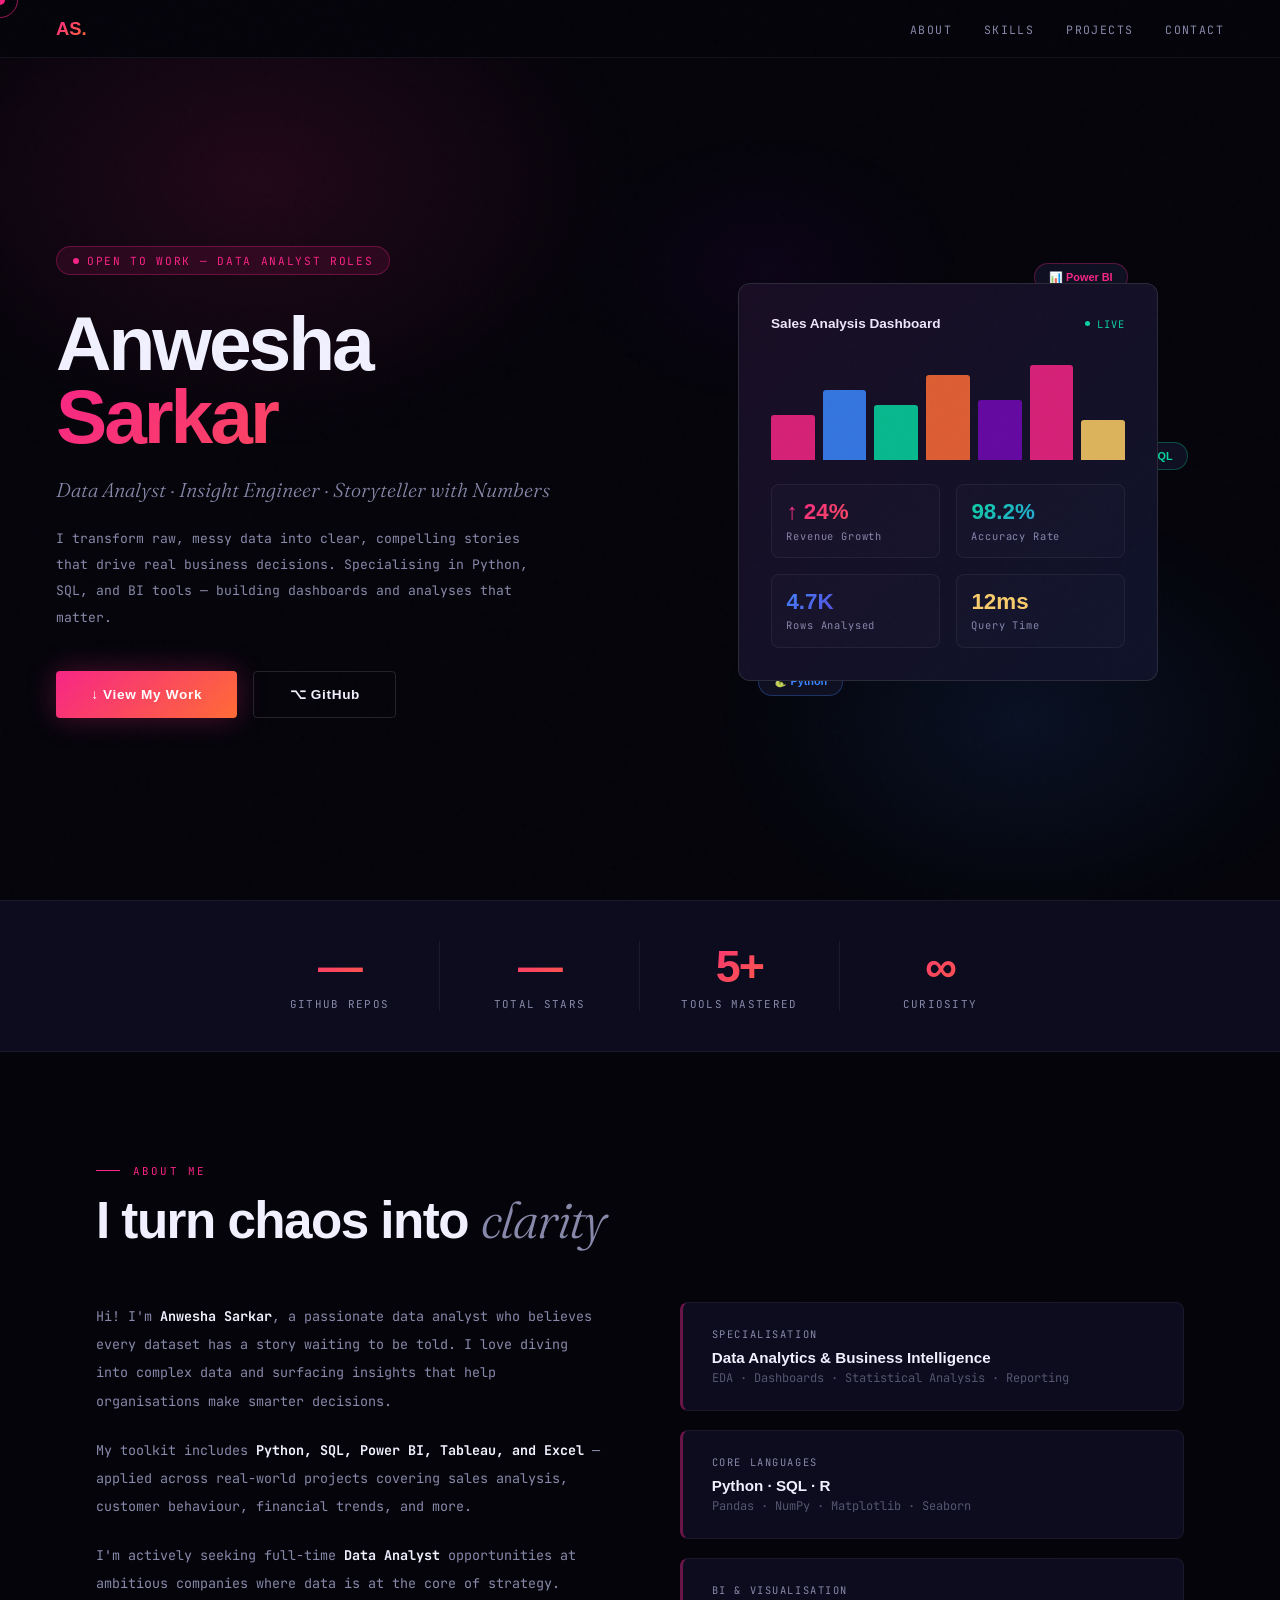
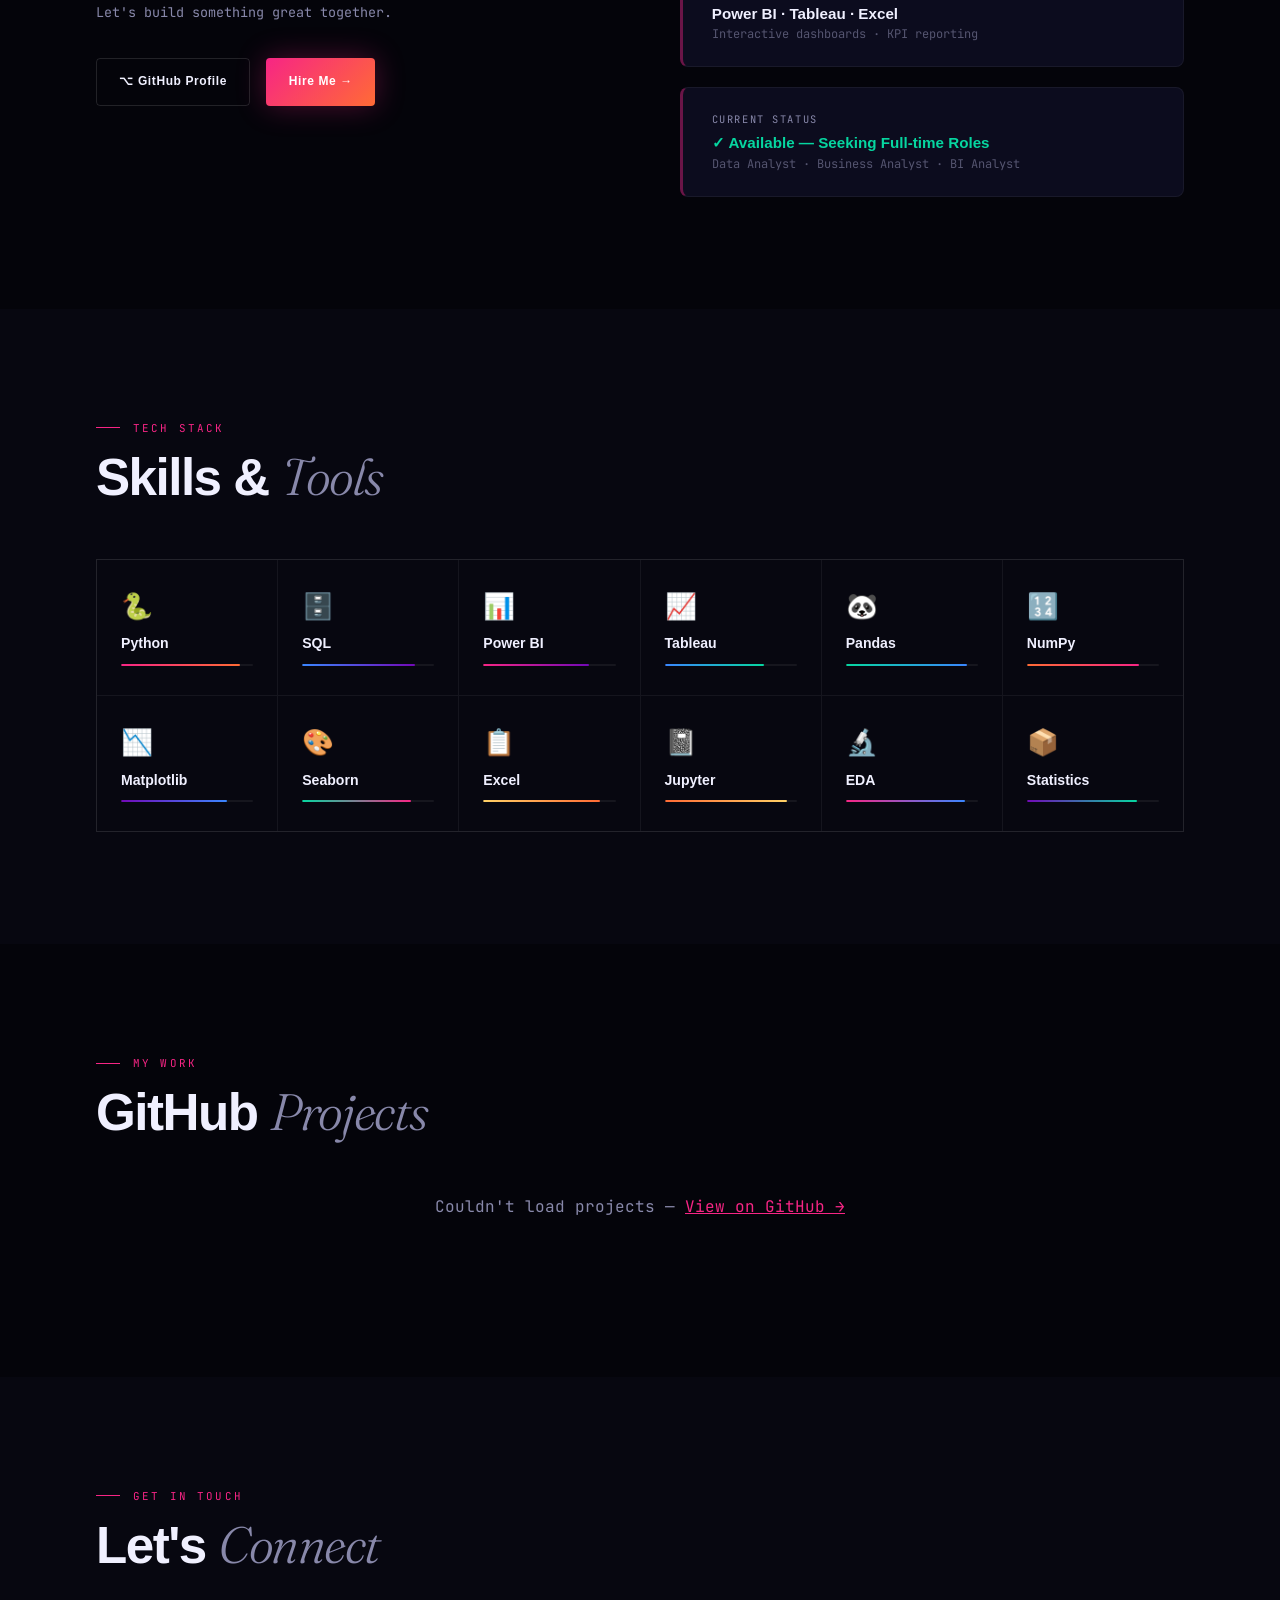
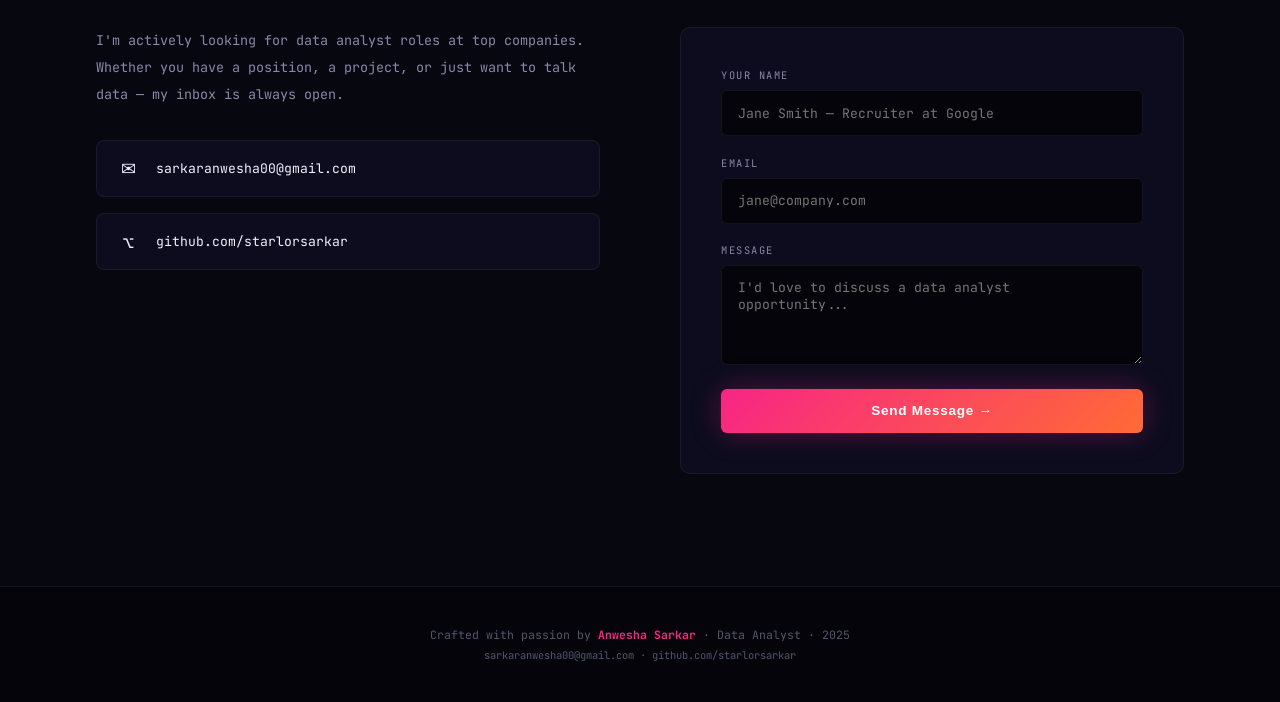
==== index.html @ 0a6345b6 "Rename portfolio (3).html to index.html" ====
<!DOCTYPE html>
<html lang="en">
<head>
<meta charset="UTF-8"/>
<meta name="viewport" content="width=device-width, initial-scale=1.0"/>
<title>Anwesha Sarkar — Data Analyst</title>
<link href="https://fonts.googleapis.com/css2?family=Cabinet+Grotesk:wght@400;500;700;800;900&family=Fraunces:ital,opsz,wght@0,9..144,300;1,9..144,400&family=JetBrains+Mono:wght@300;400;500&display=swap" rel="stylesheet"/>
<style>
*,*::before,*::after{box-sizing:border-box;margin:0;padding:0}
html{scroll-behavior:smooth}
:root{
  --bg:#04040a;--bg2:#070710;--card:#0c0c1e;--card2:#0f0f22;
  --border:rgba(255,255,255,0.06);--border2:rgba(255,255,255,0.12);
  --text:#f0f0ff;--muted:#8888aa;--dim:#555570;
  --v1:#ff6b35;--v2:#f72585;--v3:#7209b7;--v4:#3a86ff;--v5:#06d6a0;--v6:#ffd166;
  --grad1:linear-gradient(135deg,var(--v2),var(--v1));
  --grad2:linear-gradient(135deg,var(--v4),var(--v3));
  --grad3:linear-gradient(135deg,var(--v5),var(--v4));
}
body{background:var(--bg);color:var(--text);font-family:'JetBrains Mono',monospace;overflow-x:hidden;cursor:none}
body::after{content:'';position:fixed;inset:0;background-image:url("data:image/svg+xml,%3Csvg viewBox='0 0 200 200' xmlns='http://www.w3.org/2000/svg'%3E%3Cfilter id='n'%3E%3CfeTurbulence type='fractalNoise' baseFrequency='0.85' numOctaves='4' stitchTiles='stitch'/%3E%3C/filter%3E%3Crect width='100%25' height='100%25' filter='url(%23n)' opacity='0.035'/%3E%3C/svg%3E");pointer-events:none;z-index:9998;opacity:0.5}

/* CURSOR */
.cursor{position:fixed;width:10px;height:10px;background:var(--v2);border-radius:50%;pointer-events:none;z-index:99999;transform:translate(-50%,-50%);mix-blend-mode:difference}
.cursor-ring{position:fixed;width:36px;height:36px;border:1.5px solid var(--v2);border-radius:50%;pointer-events:none;z-index:99998;transform:translate(-50%,-50%);opacity:0.6;transition:left 0.12s ease,top 0.12s ease}

/* MESH BG */
.mesh{position:fixed;top:0;left:0;right:0;bottom:0;pointer-events:none;z-index:0;background:radial-gradient(ellipse 50% 50% at 20% 20%,rgba(247,37,133,0.12) 0%,transparent 60%),radial-gradient(ellipse 40% 40% at 80% 80%,rgba(58,134,255,0.1) 0%,transparent 60%),radial-gradient(ellipse 30% 30% at 60% 30%,rgba(114,9,183,0.08) 0%,transparent 50%);animation:meshMove 12s ease-in-out infinite alternate}
@keyframes meshMove{0%{opacity:1;transform:scale(1)}100%{opacity:0.7;transform:scale(1.08)}}

/* NAV */
nav{position:fixed;top:0;left:0;right:0;z-index:1000;display:flex;justify-content:space-between;align-items:center;padding:1.1rem 3.5rem;background:rgba(4,4,10,0.85);backdrop-filter:blur(20px);border-bottom:1px solid var(--border)}
.nav-logo{font-family:'Cabinet Grotesk',sans-serif;font-weight:900;font-size:1.15rem;background:var(--grad1);-webkit-background-clip:text;-webkit-text-fill-color:transparent;background-clip:text}
nav ul{display:flex;gap:2rem;list-style:none}
nav ul a{color:var(--muted);text-decoration:none;font-size:0.72rem;letter-spacing:0.12em;text-transform:uppercase;transition:color 0.25s}
nav ul a:hover{color:var(--v2)}

/* HERO */
#hero{min-height:100vh;display:grid;grid-template-columns:1fr 1fr;align-items:center;gap:4rem;padding:9rem 3.5rem 5rem;position:relative;overflow:hidden;max-width:1300px;margin:0 auto}
.badge{display:inline-flex;align-items:center;gap:0.5rem;padding:0.4rem 1rem;border-radius:100px;background:rgba(247,37,133,0.1);border:1px solid rgba(247,37,133,0.3);font-size:0.7rem;letter-spacing:0.15em;text-transform:uppercase;color:var(--v2);margin-bottom:2rem}
.badge-dot{width:6px;height:6px;background:var(--v2);border-radius:50%;animation:blink 1.5s infinite}
@keyframes blink{0%,100%{opacity:1}50%{opacity:0.2}}
h1{font-family:'Cabinet Grotesk',sans-serif;font-weight:900;font-size:clamp(3.2rem,6vw,5.8rem);line-height:0.95;letter-spacing:-0.04em;margin-bottom:1.5rem}
h1 .line1{display:block;color:var(--text)}
h1 .line2{display:block;background:var(--grad1);-webkit-background-clip:text;-webkit-text-fill-color:transparent;background-clip:text}
.hero-role{font-family:'Fraunces',serif;font-style:italic;font-weight:300;font-size:1.25rem;color:var(--muted);margin-bottom:1.5rem}
.hero-desc{font-size:0.82rem;line-height:2;color:var(--muted);max-width:480px;margin-bottom:2.5rem}
.cta-row{display:flex;gap:1rem;flex-wrap:wrap}

.btn-fire{display:inline-flex;align-items:center;gap:0.6rem;padding:0.9rem 2.2rem;background:var(--grad1);color:#fff;font-family:'Cabinet Grotesk',sans-serif;font-weight:800;font-size:0.85rem;letter-spacing:0.05em;text-decoration:none;border:none;cursor:none;border-radius:4px;box-shadow:0 0 30px rgba(247,37,133,0.3);transition:transform 0.2s,box-shadow 0.2s}
.btn-fire:hover{transform:translateY(-3px);box-shadow:0 8px 40px rgba(247,37,133,0.5)}
.btn-ghost{display:inline-flex;align-items:center;gap:0.6rem;padding:0.9rem 2.2rem;background:transparent;color:var(--text);font-family:'Cabinet Grotesk',sans-serif;font-weight:700;font-size:0.85rem;letter-spacing:0.05em;text-decoration:none;border:1px solid var(--border2);border-radius:4px;cursor:none;transition:border-color 0.2s,color 0.2s,transform 0.2s}
.btn-ghost:hover{border-color:var(--v4);color:var(--v4);transform:translateY(-2px)}

/* HERO RIGHT VISUAL */
.hero-right{position:relative;z-index:2;display:flex;justify-content:center;align-items:center}
.data-visual{width:100%;max-width:420px;background:var(--card);border:1px solid var(--border2);border-radius:12px;padding:2rem;position:relative;overflow:hidden}
.data-visual::before{content:'';position:absolute;inset:0;background:linear-gradient(135deg,rgba(247,37,133,0.05),rgba(58,134,255,0.05))}
.dv-header{display:flex;justify-content:space-between;align-items:center;margin-bottom:1.8rem}
.dv-title{font-family:'Cabinet Grotesk',sans-serif;font-weight:700;font-size:0.85rem;color:var(--text)}
.dv-live{display:flex;align-items:center;gap:0.4rem;font-size:0.65rem;color:var(--v5);letter-spacing:0.1em}
.dv-live-dot{width:5px;height:5px;background:var(--v5);border-radius:50%;animation:blink 1s infinite}
.chart-bars{display:flex;align-items:flex-end;gap:0.5rem;height:100px;margin-bottom:1.5rem}
.bar{flex:1;border-radius:3px 3px 0 0;opacity:0.85;animation:barGrow 1.5s cubic-bezier(0.16,1,0.3,1) forwards;transform-origin:bottom}
@keyframes barGrow{from{transform:scaleY(0)}to{transform:scaleY(1)}}
.dv-stats{display:grid;grid-template-columns:1fr 1fr;gap:1rem}
.dv-stat{background:var(--card2);border:1px solid var(--border);border-radius:8px;padding:0.9rem}
.dv-stat-num{font-family:'Cabinet Grotesk',sans-serif;font-weight:900;font-size:1.4rem}
.dv-stat-label{font-size:0.65rem;color:var(--muted);margin-top:0.2rem;letter-spacing:0.08em}
.chip{position:absolute;background:var(--card2);border:1px solid var(--border2);border-radius:100px;padding:0.4rem 0.9rem;font-size:0.68rem;font-family:'Cabinet Grotesk',sans-serif;font-weight:700;white-space:nowrap;animation:float 4s ease-in-out infinite}
.chip1{top:-20px;right:30px;color:var(--v2);border-color:rgba(247,37,133,0.3);animation-delay:0s}
.chip2{bottom:-15px;left:20px;color:var(--v4);border-color:rgba(58,134,255,0.3);animation-delay:1.5s}
.chip3{top:40%;right:-30px;color:var(--v5);border-color:rgba(6,214,160,0.3);animation-delay:0.8s}
@keyframes float{0%,100%{transform:translateY(0)}50%{transform:translateY(-8px)}}

/* STATS STRIP */
.stats-strip{background:var(--card);border-top:1px solid var(--border);border-bottom:1px solid var(--border);padding:2.5rem 3.5rem;display:flex;justify-content:center;gap:0;position:relative;z-index:2}
.stat-block{flex:1;max-width:200px;text-align:center;padding:0 2rem;border-right:1px solid var(--border)}
.stat-block:last-child{border-right:none}
.stat-big{font-family:'Cabinet Grotesk',sans-serif;font-weight:900;font-size:2.8rem;letter-spacing:-0.04em;background:var(--grad1);-webkit-background-clip:text;-webkit-text-fill-color:transparent;background-clip:text}
.stat-lbl{font-size:0.68rem;color:var(--muted);letter-spacing:0.12em;text-transform:uppercase;margin-top:0.3rem}

/* SECTIONS */
.section-wrap{max-width:1200px;margin:0 auto;padding:7rem 3.5rem}
.eyebrow{display:flex;align-items:center;gap:0.8rem;font-size:0.68rem;letter-spacing:0.2em;text-transform:uppercase;color:var(--v2);margin-bottom:1rem}
.eyebrow::before{content:'';width:24px;height:1px;background:var(--v2)}
.sec-h2{font-family:'Cabinet Grotesk',sans-serif;font-weight:900;font-size:clamp(2.2rem,4vw,3.5rem);letter-spacing:-0.03em;line-height:1.0;margin-bottom:0.6rem}
.sec-h2 em{font-family:'Fraunces',serif;font-style:italic;font-weight:300;color:var(--muted)}

/* SKILLS */
.skills-grid{display:grid;grid-template-columns:repeat(auto-fill,minmax(160px,1fr));gap:1px;background:var(--border);border:1px solid var(--border);margin-top:3.5rem}
.sk{background:var(--bg2);padding:1.8rem 1.5rem;display:flex;flex-direction:column;gap:0.8rem;transition:background 0.3s}
.sk:hover{background:var(--card)}
.sk-icon{font-size:1.6rem}
.sk-name{font-family:'Cabinet Grotesk',sans-serif;font-weight:700;font-size:0.88rem;color:var(--text)}
.sk-track{height:2px;background:var(--border);border-radius:2px;overflow:hidden}
.sk-fill{height:100%;border-radius:2px;width:0;transition:width 1.4s cubic-bezier(0.16,1,0.3,1)}

/* PROJECTS */
.proj-grid{display:grid;grid-template-columns:repeat(auto-fill,minmax(320px,1fr));gap:1.5rem;margin-top:3.5rem}
.proj-card{background:var(--card);border:1px solid var(--border);border-radius:10px;padding:2rem;display:flex;flex-direction:column;gap:1rem;position:relative;overflow:hidden;transition:transform 0.35s cubic-bezier(0.16,1,0.3,1),border-color 0.3s,box-shadow 0.35s}
.proj-card:hover{transform:translateY(-6px);border-color:rgba(247,37,133,0.3);box-shadow:0 20px 60px rgba(247,37,133,0.12)}
.proj-top{display:flex;justify-content:space-between;align-items:flex-start}
.proj-emoji{font-size:1.6rem}
.proj-links{display:flex;gap:0.8rem}
.proj-link{display:flex;align-items:center;gap:0.3rem;font-size:0.72rem;color:var(--muted);text-decoration:none;transition:color 0.2s}
.proj-link:hover{color:var(--v2)}
.proj-name{font-family:'Cabinet Grotesk',sans-serif;font-weight:800;font-size:1.05rem;color:var(--text);line-height:1.3}
.proj-desc{font-size:0.79rem;line-height:1.8;color:var(--muted);flex:1}
.proj-tags{display:flex;flex-wrap:wrap;gap:0.4rem;margin-top:auto}
.tag{font-size:0.63rem;padding:0.22rem 0.6rem;border-radius:100px;letter-spacing:0.08em;text-transform:uppercase;border:1px solid}
.t-pink{background:rgba(247,37,133,0.08);border-color:rgba(247,37,133,0.25);color:var(--v2)}
.t-blue{background:rgba(58,134,255,0.08);border-color:rgba(58,134,255,0.25);color:var(--v4)}
.t-green{background:rgba(6,214,160,0.08);border-color:rgba(6,214,160,0.25);color:var(--v5)}
.t-amber{background:rgba(255,209,102,0.08);border-color:rgba(255,209,102,0.25);color:var(--v6)}
.t-orange{background:rgba(255,107,53,0.08);border-color:rgba(255,107,53,0.25);color:var(--v1)}

.proj-loader{text-align:center;padding:4rem;color:var(--muted);font-size:0.82rem}
.spin{width:28px;height:28px;border:2px solid var(--border);border-top-color:var(--v2);border-radius:50%;animation:spinning 0.7s linear infinite;margin:0 auto 1rem}
@keyframes spinning{to{transform:rotate(360deg)}}

/* ABOUT */
.about-grid{display:grid;grid-template-columns:1fr 1fr;gap:5rem;align-items:start}
.about-body{font-size:0.84rem;line-height:2.1;color:var(--muted)}
.about-body p{margin-bottom:1.3rem}
.about-body strong{color:var(--text)}
.cards-col{display:flex;flex-direction:column;gap:1.2rem}
.info-card{padding:1.5rem 1.8rem;background:var(--card);border:1px solid var(--border);border-radius:8px;border-left:3px solid rgba(247,37,133,0.4);transition:border-left-color 0.3s}
.info-card:hover{border-left-color:var(--v2)}
.ic-label{font-size:0.65rem;letter-spacing:0.15em;text-transform:uppercase;color:var(--muted);margin-bottom:0.5rem}
.ic-value{font-family:'Cabinet Grotesk',sans-serif;font-weight:800;font-size:0.95rem;color:var(--text)}
.ic-sub{font-size:0.75rem;color:var(--dim);margin-top:0.25rem}

/* CONTACT */
.contact-grid{display:grid;grid-template-columns:1fr 1fr;gap:5rem;align-items:start}
.contact-desc{font-size:0.84rem;line-height:2;color:var(--muted);margin-bottom:2rem}
.contact-items{display:flex;flex-direction:column;gap:1rem}
.contact-item{display:flex;align-items:center;gap:1rem;padding:1rem 1.3rem;background:var(--card);border:1px solid var(--border);border-radius:8px;color:var(--text);text-decoration:none;font-size:0.82rem;transition:border-color 0.2s,transform 0.2s}
.contact-item:hover{border-color:var(--v2);transform:translateX(4px)}
.ci-icon{font-size:1.1rem;width:22px;text-align:center}
.form-box{background:var(--card);border:1px solid var(--border);border-radius:10px;padding:2.5rem}
.fg{margin-bottom:1.2rem}
.fg label{display:block;font-size:0.65rem;letter-spacing:0.15em;text-transform:uppercase;color:var(--muted);margin-bottom:0.5rem}
.fg input,.fg textarea{width:100%;background:var(--bg);border:1px solid var(--border);color:var(--text);padding:0.85rem 1rem;font-family:'JetBrains Mono',monospace;font-size:0.82rem;outline:none;border-radius:6px;transition:border-color 0.2s}
.fg textarea{height:100px;resize:vertical}
.fg input:focus,.fg textarea:focus{border-color:var(--v2)}

footer{text-align:center;padding:2.5rem 3rem;border-top:1px solid var(--border);font-size:0.72rem;color:var(--dim)}
footer strong{color:var(--v2)}

.reveal{opacity:0;transform:translateY(28px);transition:opacity 0.8s ease,transform 0.8s ease}
.reveal.in{opacity:1;transform:translateY(0)}

@media(max-width:900px){
  #hero{grid-template-columns:1fr;padding:7rem 1.5rem 4rem}
  .hero-right{display:none}
  .about-grid,.contact-grid{grid-template-columns:1fr}
  .section-wrap{padding:5rem 1.5rem}
  nav{padding:1rem 1.5rem}
  nav ul{gap:1.2rem}
  .stats-strip{flex-wrap:wrap;gap:1.5rem;padding:2rem 1.5rem}
  .stat-block{border-right:none}
}
</style>
</head>
<body>
<div class="cursor" id="cursor"></div>
<div class="cursor-ring" id="cursorRing"></div>
<div class="mesh"></div>

<nav>
  <div class="nav-logo">AS.</div>
  <ul>
    <li><a href="#about">About</a></li>
    <li><a href="#skills">Skills</a></li>
    <li><a href="#projects">Projects</a></li>
    <li><a href="#contact">Contact</a></li>
  </ul>
</nav>

<!-- HERO -->
<div style="position:relative;z-index:2">
<section id="hero">
  <div class="hero-left" style="position:relative;z-index:2">
    <div class="badge"><div class="badge-dot"></div>Open to Work — Data Analyst Roles</div>
    <h1>
      <span class="line1">Anwesha</span>
      <span class="line2">Sarkar</span>
    </h1>
    <p class="hero-role">Data Analyst · Insight Engineer · Storyteller with Numbers</p>
    <p class="hero-desc">I transform raw, messy data into clear, compelling stories that drive real business decisions. Specialising in Python, SQL, and BI tools — building dashboards and analyses that matter.</p>
    <div class="cta-row">
      <a href="#projects" class="btn-fire">↓ View My Work</a>
      <a href="https://github.com/starlorsarkar" target="_blank" class="btn-ghost">⌥ GitHub</a>
    </div>
  </div>
  <div class="hero-right" style="position:relative;z-index:2">
    <div style="position:relative;width:100%;max-width:420px">
      <div class="chip chip1">📊 Power BI</div>
      <div class="chip chip2">🐍 Python</div>
      <div class="chip chip3">🗄️ SQL</div>
      <div class="data-visual">
        <div class="dv-header">
          <div class="dv-title">Sales Analysis Dashboard</div>
          <div class="dv-live"><div class="dv-live-dot"></div>LIVE</div>
        </div>
        <div class="chart-bars" id="chartBars"></div>
        <div class="dv-stats">
          <div class="dv-stat">
            <div class="dv-stat-num" style="background:var(--grad1);-webkit-background-clip:text;-webkit-text-fill-color:transparent;background-clip:text">↑ 24%</div>
            <div class="dv-stat-label">Revenue Growth</div>
          </div>
          <div class="dv-stat">
            <div class="dv-stat-num" style="background:var(--grad3);-webkit-background-clip:text;-webkit-text-fill-color:transparent;background-clip:text">98.2%</div>
            <div class="dv-stat-label">Accuracy Rate</div>
          </div>
          <div class="dv-stat">
            <div class="dv-stat-num" style="background:var(--grad2);-webkit-background-clip:text;-webkit-text-fill-color:transparent;background-clip:text">4.7K</div>
            <div class="dv-stat-label">Rows Analysed</div>
          </div>
          <div class="dv-stat">
            <div class="dv-stat-num" style="color:var(--v6)">12ms</div>
            <div class="dv-stat-label">Query Time</div>
          </div>
        </div>
      </div>
    </div>
  </div>
</section>
</div>

<!-- STATS -->
<div class="stats-strip">
  <div class="stat-block"><div class="stat-big" id="repo-count">—</div><div class="stat-lbl">GitHub Repos</div></div>
  <div class="stat-block"><div class="stat-big" id="star-count">—</div><div class="stat-lbl">Total Stars</div></div>
  <div class="stat-block"><div class="stat-big">5+</div><div class="stat-lbl">Tools Mastered</div></div>
  <div class="stat-block"><div class="stat-big">∞</div><div class="stat-lbl">Curiosity</div></div>
</div>

<!-- ABOUT -->
<section id="about">
<div class="section-wrap reveal">
  <div class="eyebrow">About Me</div>
  <h2 class="sec-h2">I turn chaos into <em>clarity</em></h2>
  <div class="about-grid" style="margin-top:3.5rem">
    <div class="about-body">
      <p>Hi! I'm <strong>Anwesha Sarkar</strong>, a passionate data analyst who believes every dataset has a story waiting to be told. I love diving into complex data and surfacing insights that help organisations make smarter decisions.</p>
      <p>My toolkit includes <strong>Python, SQL, Power BI, Tableau, and Excel</strong> — applied across real-world projects covering sales analysis, customer behaviour, financial trends, and more.</p>
      <p>I'm actively seeking full-time <strong>Data Analyst</strong> opportunities at ambitious companies where data is at the core of strategy. Let's build something great together.</p>
      <div style="display:flex;gap:1rem;margin-top:2rem;flex-wrap:wrap">
        <a href="https://github.com/starlorsarkar" target="_blank" class="btn-ghost" style="font-size:0.75rem;padding:0.65rem 1.4rem">⌥ GitHub Profile</a>
        <a href="#contact" class="btn-fire" style="font-size:0.75rem;padding:0.65rem 1.4rem">Hire Me →</a>
      </div>
    </div>
    <div class="cards-col">
      <div class="info-card"><div class="ic-label">Specialisation</div><div class="ic-value">Data Analytics & Business Intelligence</div><div class="ic-sub">EDA · Dashboards · Statistical Analysis · Reporting</div></div>
      <div class="info-card"><div class="ic-label">Core Languages</div><div class="ic-value">Python · SQL · R</div><div class="ic-sub">Pandas · NumPy · Matplotlib · Seaborn</div></div>
      <div class="info-card"><div class="ic-label">BI & Visualisation</div><div class="ic-value">Power BI · Tableau · Excel</div><div class="ic-sub">Interactive dashboards · KPI reporting</div></div>
      <div class="info-card"><div class="ic-label">Current Status</div><div class="ic-value" style="color:var(--v5)">✓ Available — Seeking Full-time Roles</div><div class="ic-sub">Data Analyst · Business Analyst · BI Analyst</div></div>
    </div>
  </div>
</div>
</section>

<!-- SKILLS -->
<section id="skills" style="background:var(--bg2)">
<div class="section-wrap reveal">
  <div class="eyebrow">Tech Stack</div>
  <h2 class="sec-h2">Skills & <em>Tools</em></h2>
  <div class="skills-grid" id="skills-grid"></div>
</div>
</section>

<!-- PROJECTS -->
<section id="projects">
<div class="section-wrap reveal">
  <div class="eyebrow">My Work</div>
  <h2 class="sec-h2">GitHub <em>Projects</em></h2>
  <div id="proj-container"><div class="proj-loader"><div class="spin"></div>Fetching from GitHub...</div></div>
</div>
</section>

<!-- CONTACT -->
<section id="contact" style="background:var(--bg2)">
<div class="section-wrap reveal">
  <div class="eyebrow">Get In Touch</div>
  <h2 class="sec-h2">Let's <em>Connect</em></h2>
  <div class="contact-grid" style="margin-top:3.5rem">
    <div>
      <p class="contact-desc">I'm actively looking for data analyst roles at top companies. Whether you have a position, a project, or just want to talk data — my inbox is always open.</p>
      <div class="contact-items">
        <a href="mailto:sarkaranwesha00@gmail.com" class="contact-item"><span class="ci-icon">✉</span>sarkaranwesha00@gmail.com</a>
        <a href="https://github.com/starlorsarkar" target="_blank" class="contact-item"><span class="ci-icon">⌥</span>github.com/starlorsarkar</a>
      </div>
    </div>
    <div class="form-box">
      <div class="fg"><label>Your Name</label><input type="text" placeholder="Jane Smith — Recruiter at Google"/></div>
      <div class="fg"><label>Email</label><input type="email" placeholder="jane@company.com"/></div>
      <div class="fg"><label>Message</label><textarea placeholder="I'd love to discuss a data analyst opportunity..."></textarea></div>
      <button class="btn-fire" style="width:100%;justify-content:center;border-radius:6px;cursor:none" onclick="sendMsg(this)">Send Message →</button>
    </div>
  </div>
</div>
</section>

<footer>
  <p>Crafted with passion by <strong>Anwesha Sarkar</strong> · Data Analyst · 2025</p>
  <p style="margin-top:0.4rem;font-size:0.65rem">sarkaranwesha00@gmail.com · github.com/starlorsarkar</p>
</footer>

<script>
// CURSOR
const cur=document.getElementById('cursor'),ring=document.getElementById('cursorRing');
let mx=0,my=0,rx=0,ry=0;
document.addEventListener('mousemove',e=>{mx=e.clientX;my=e.clientY;cur.style.left=mx+'px';cur.style.top=my+'px'});
(function animRing(){rx+=(mx-rx)*0.12;ry+=(my-ry)*0.12;ring.style.left=rx+'px';ring.style.top=ry+'px';requestAnimationFrame(animRing)})();

// CHART BARS
const barData=[{h:45,c:'var(--v2)'},{h:70,c:'var(--v4)'},{h:55,c:'var(--v5)'},{h:85,c:'var(--v1)'},{h:60,c:'var(--v3)'},{h:95,c:'var(--v2)'},{h:40,c:'var(--v6)'}];
const chartEl=document.getElementById('chartBars');
barData.forEach((b,i)=>{const d=document.createElement('div');d.className='bar';d.style.cssText=`height:${b.h}%;background:${b.c};animation-delay:${i*0.12}s`;chartEl.appendChild(d)});

// SKILLS
const skills=[
  {icon:'🐍',name:'Python',pct:90,g:'linear-gradient(90deg,var(--v2),var(--v1))'},
  {icon:'🗄️',name:'SQL',pct:85,g:'linear-gradient(90deg,var(--v4),var(--v3))'},
  {icon:'📊',name:'Power BI',pct:80,g:'linear-gradient(90deg,var(--v2),var(--v3))'},
  {icon:'📈',name:'Tableau',pct:75,g:'linear-gradient(90deg,var(--v4),var(--v5))'},
  {icon:'🐼',name:'Pandas',pct:92,g:'linear-gradient(90deg,var(--v5),var(--v4))'},
  {icon:'🔢',name:'NumPy',pct:85,g:'linear-gradient(90deg,var(--v1),var(--v2))'},
  {icon:'📉',name:'Matplotlib',pct:80,g:'linear-gradient(90deg,var(--v3),var(--v4))'},
  {icon:'🎨',name:'Seaborn',pct:82,g:'linear-gradient(90deg,var(--v5),var(--v2))'},
  {icon:'📋',name:'Excel',pct:88,g:'linear-gradient(90deg,var(--v6),var(--v1))'},
  {icon:'📓',name:'Jupyter',pct:93,g:'linear-gradient(90deg,var(--v1),var(--v6))'},
  {icon:'🔬',name:'EDA',pct:90,g:'linear-gradient(90deg,var(--v2),var(--v4))'},
  {icon:'📦',name:'Statistics',pct:83,g:'linear-gradient(90deg,var(--v3),var(--v5))'},
];
const sg=document.getElementById('skills-grid');
skills.forEach(s=>{sg.innerHTML+=`<div class="sk"><div class="sk-icon">${s.icon}</div><div class="sk-name">${s.name}</div><div class="sk-track"><div class="sk-fill" data-pct="${s.pct}" style="background:${s.g}"></div></div></div>`});
const skillObs=new IntersectionObserver(e=>{e.forEach(en=>{if(en.isIntersecting){document.querySelectorAll('.sk-fill').forEach(f=>{f.style.width=f.dataset.pct+'%'});skillObs.disconnect()}})},{threshold:0.2});
skillObs.observe(sg);

// GITHUB
const GH='starlorsarkar';
// All variations of excluded repo names (lowercase partial match)
const EXCLUDE=[
  'retail-analysis','retail_analysis','retailanalysis',
  'osfin','os-fin',
  'university-analysis','university_analysis','universityanalysis',
  'machine-learning','machine_learning','machinelearning','ml-project','ml_project'
];
const TAGS=['t-pink','t-blue','t-green','t-amber','t-orange'];
const EMOJIS={python:'🐍',sql:'🗄️',jupyter:'📓',notebook:'📓',power:'📊',tableau:'📈',excel:'📋',dashboard:'📊',analysis:'🔍',data:'📦',visual:'🎨',eda:'🔬',default:'💼'};
function getEmoji(r){const t=((r.name||'')+(r.description||'')+(r.topics||[]).join(' ')).toLowerCase();for(const[k,v] of Object.entries(EMOJIS))if(t.includes(k))return v;return EMOJIS.default}

async function loadProjects(){
  try{
    const res=await fetch(`https://api.github.com/users/${GH}/repos?sort=updated&per_page=100`);
    const repos=await res.json();
    if(!Array.isArray(repos))throw new Error();
    document.getElementById('repo-count').textContent=repos.length;
    document.getElementById('star-count').textContent=repos.reduce((a,r)=>a+r.stargazers_count,0);
    const shown=repos
      .filter(r=>!r.fork&&!EXCLUDE.some(ex=>r.name.toLowerCase().includes(ex)))
      .sort((a,b)=>b.stargazers_count-a.stargazers_count||new Date(b.updated_at)-new Date(a.updated_at));
    const container=document.getElementById('proj-container');
    if(!shown.length){container.innerHTML=`<p style="color:var(--muted);text-align:center;padding:3rem">No projects — <a href="https://github.com/${GH}?tab=repositories" target="_blank" style="color:var(--v2)">View on GitHub →</a></p>`;return}
    const grid=document.createElement('div');grid.className='proj-grid';
    shown.forEach((r,i)=>{
      const emoji=getEmoji(r);
      const topics=(r.topics||[]).slice(0,4);
      const updated=new Date(r.updated_at).toLocaleDateString('en-GB',{year:'numeric',month:'short'});
      const card=document.createElement('div');
      card.className='proj-card reveal';
      card.style.transitionDelay=`${(i%6)*0.08}s`;
      card.innerHTML=`
        <div class="proj-top">
          <div class="proj-emoji">${emoji}</div>
          <div class="proj-links">
            ${r.homepage?`<a href="${r.homepage}" target="_blank" class="proj-link">↗ Demo</a>`:''}
            <a href="${r.html_url}" target="_blank" class="proj-link">⌥ Code</a>
          </div>
        </div>
        <div class="proj-name">${r.name.replace(/[-_]/g,' ').replace(/\b\w/g,c=>c.toUpperCase())}</div>
        <div class="proj-desc">${r.description||'A data analytics project exploring insights from real-world datasets using Python and visualisation tools.'}</div>
        <div class="proj-tags">
          ${topics.map((t,j)=>`<span class="tag ${TAGS[j%TAGS.length]}">${t}</span>`).join('')}
          ${r.language?`<span class="tag t-blue">${r.language}</span>`:''}
          ${r.stargazers_count>0?`<span class="tag t-amber">★ ${r.stargazers_count}</span>`:''}
          <span style="margin-left:auto;font-size:0.62rem;color:var(--dim);align-self:center">${updated}</span>
        </div>`;
      grid.appendChild(card);
    });
    container.innerHTML='';container.appendChild(grid);
    document.querySelectorAll('.proj-card').forEach(el=>revObs.observe(el));
  }catch(e){
    document.getElementById('proj-container').innerHTML=`<p style="color:var(--muted);text-align:center;padding:3rem">Couldn't load projects — <a href="https://github.com/${GH}?tab=repositories" target="_blank" style="color:var(--v2)">View on GitHub →</a></p>`;
  }
}

// SCROLL REVEAL
const revObs=new IntersectionObserver(entries=>{entries.forEach(e=>{if(e.isIntersecting){e.target.classList.add('in');revObs.unobserve(e.target)}})},{threshold:0.08});
document.querySelectorAll('.reveal').forEach(el=>revObs.observe(el));

// SEND MSG
function sendMsg(btn){btn.textContent='Message Sent ✓';btn.style.background='linear-gradient(135deg,var(--v5),var(--v4))';setTimeout(()=>{btn.textContent='Send Message →';btn.style.background=''},3500)}

loadProjects();
</script>
</body>
</html>
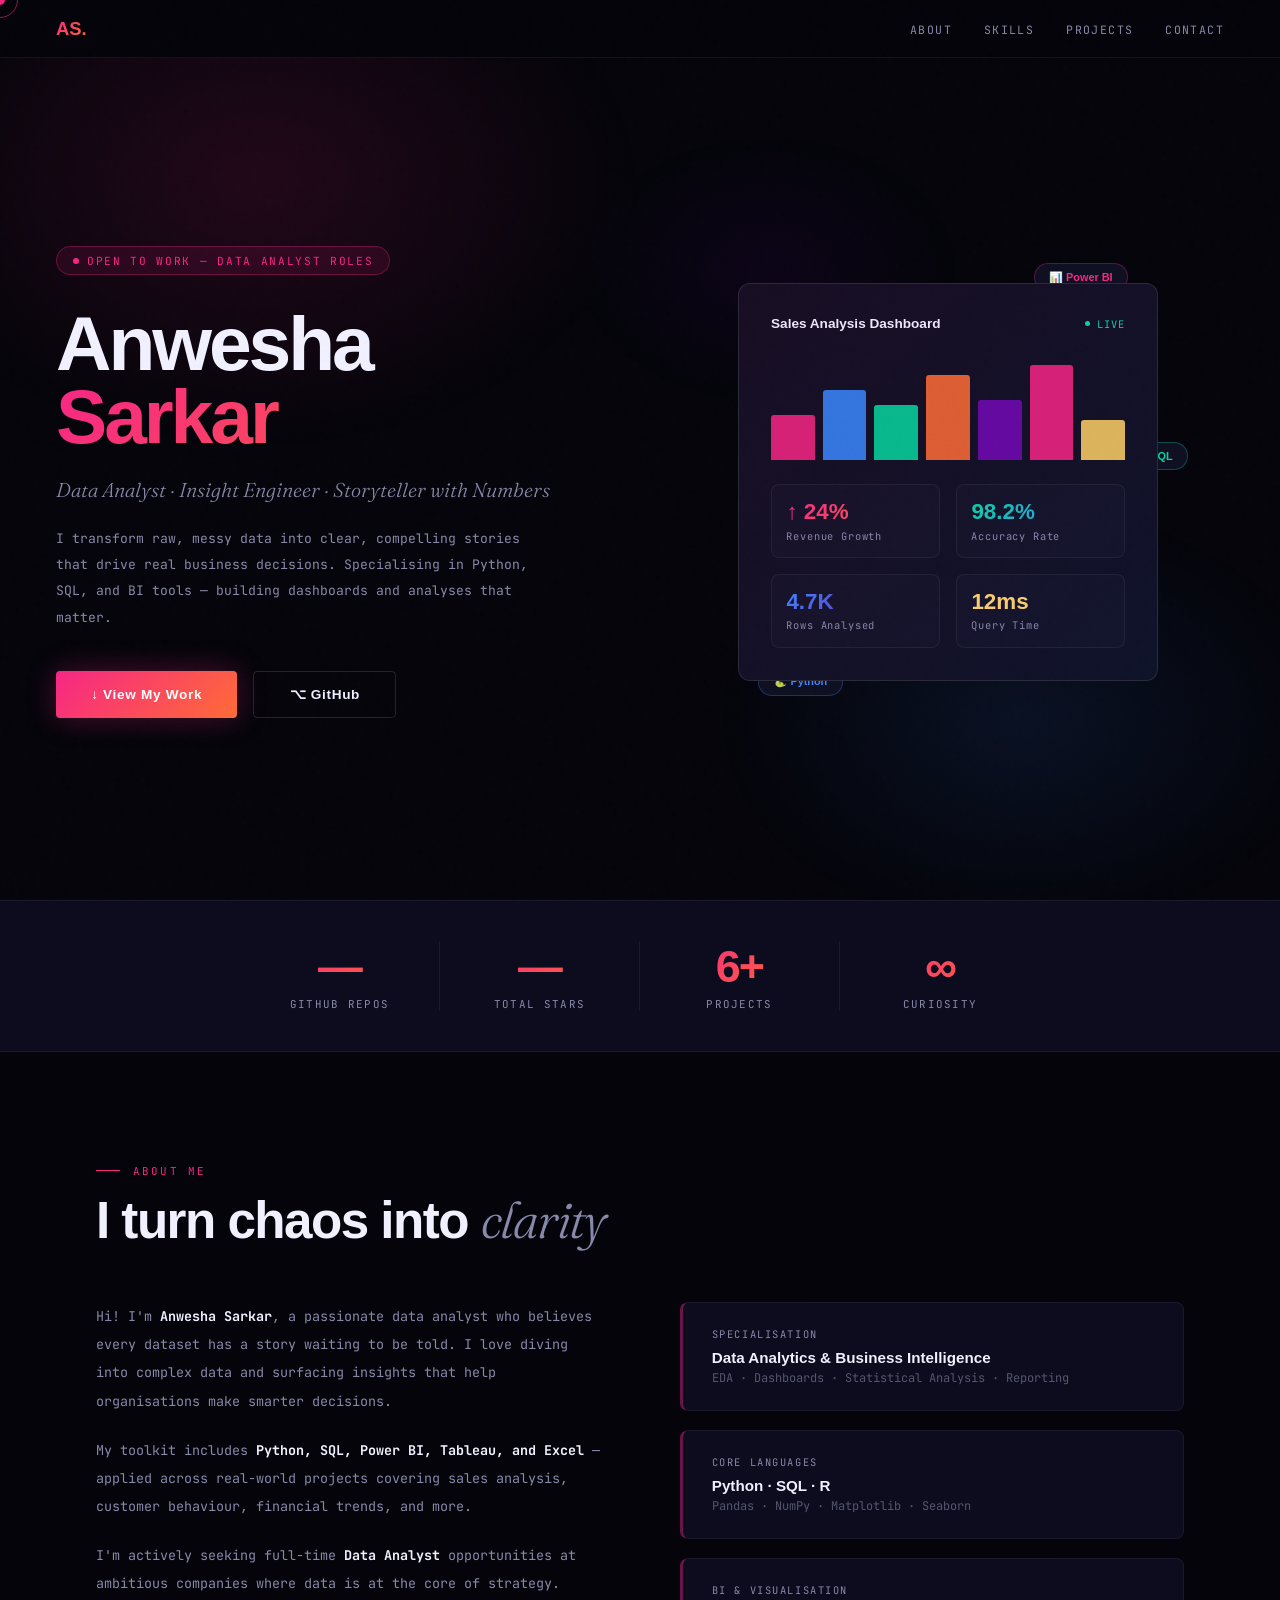
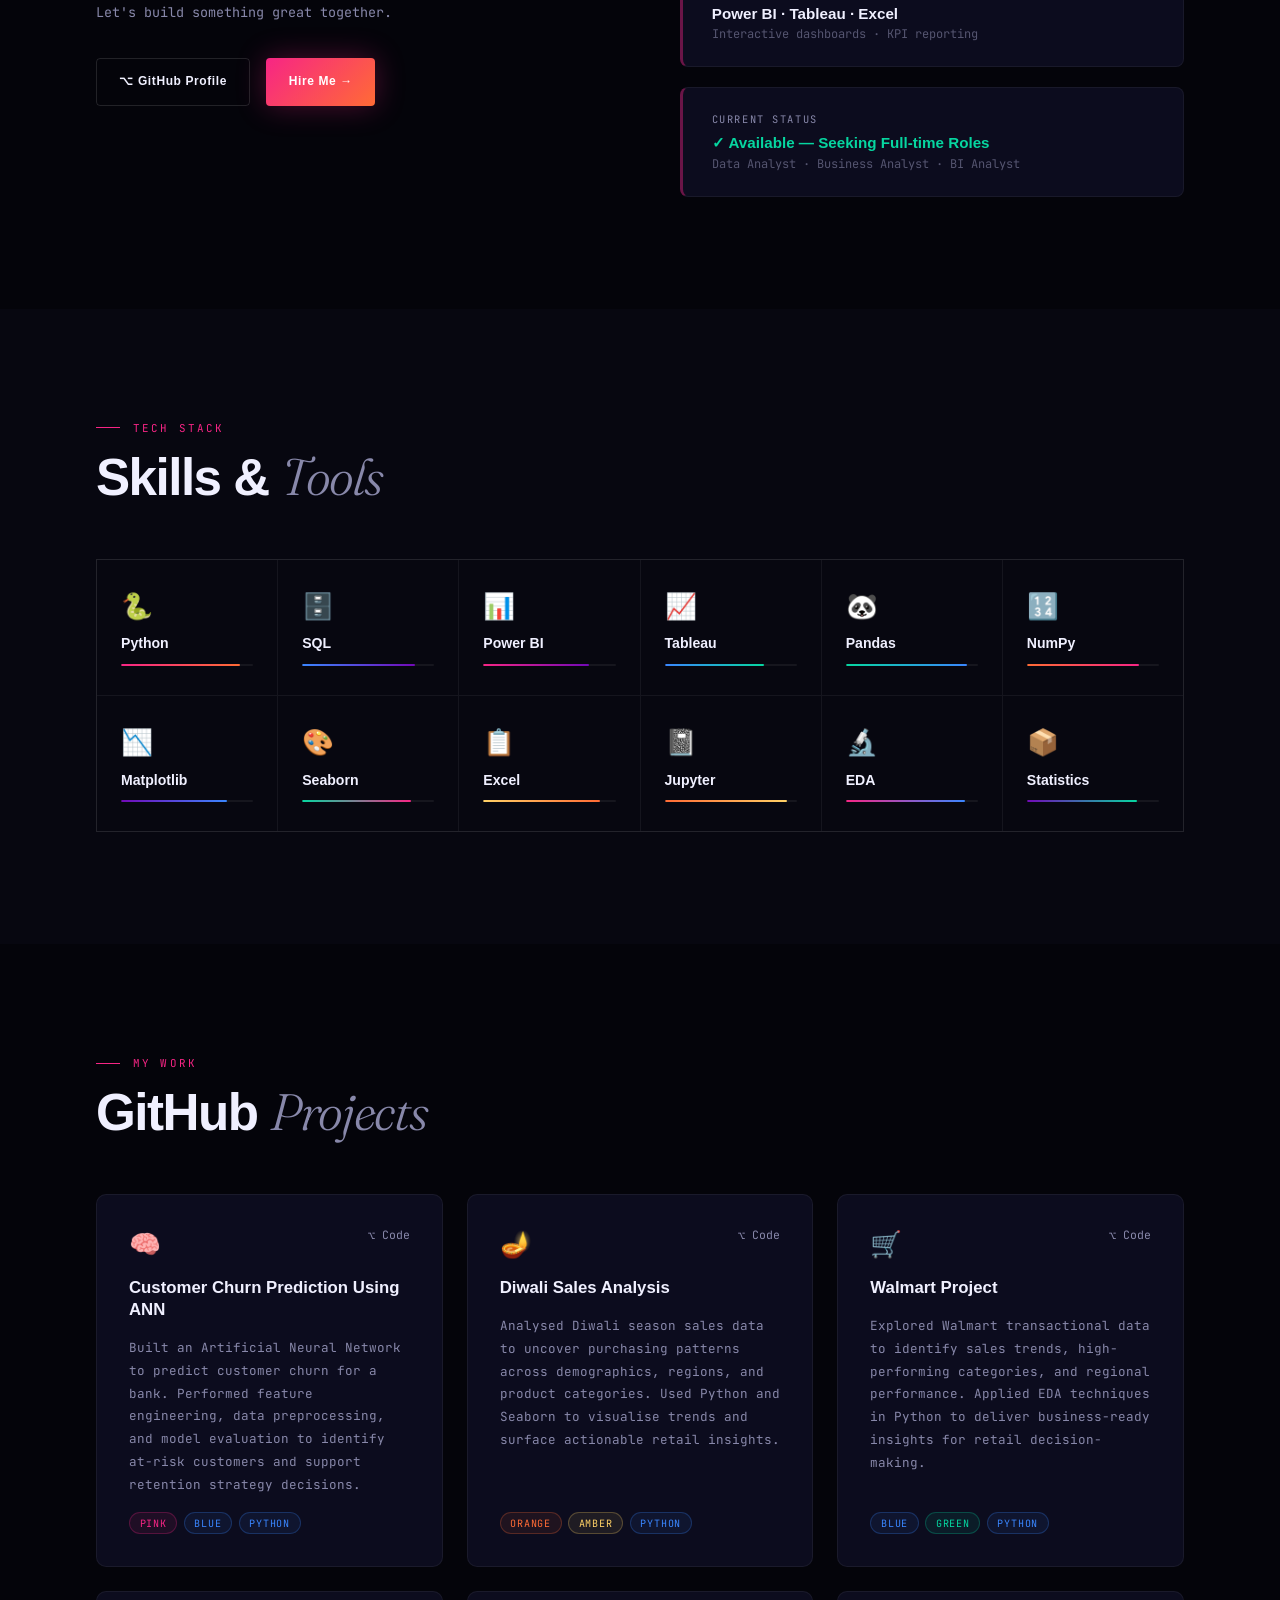
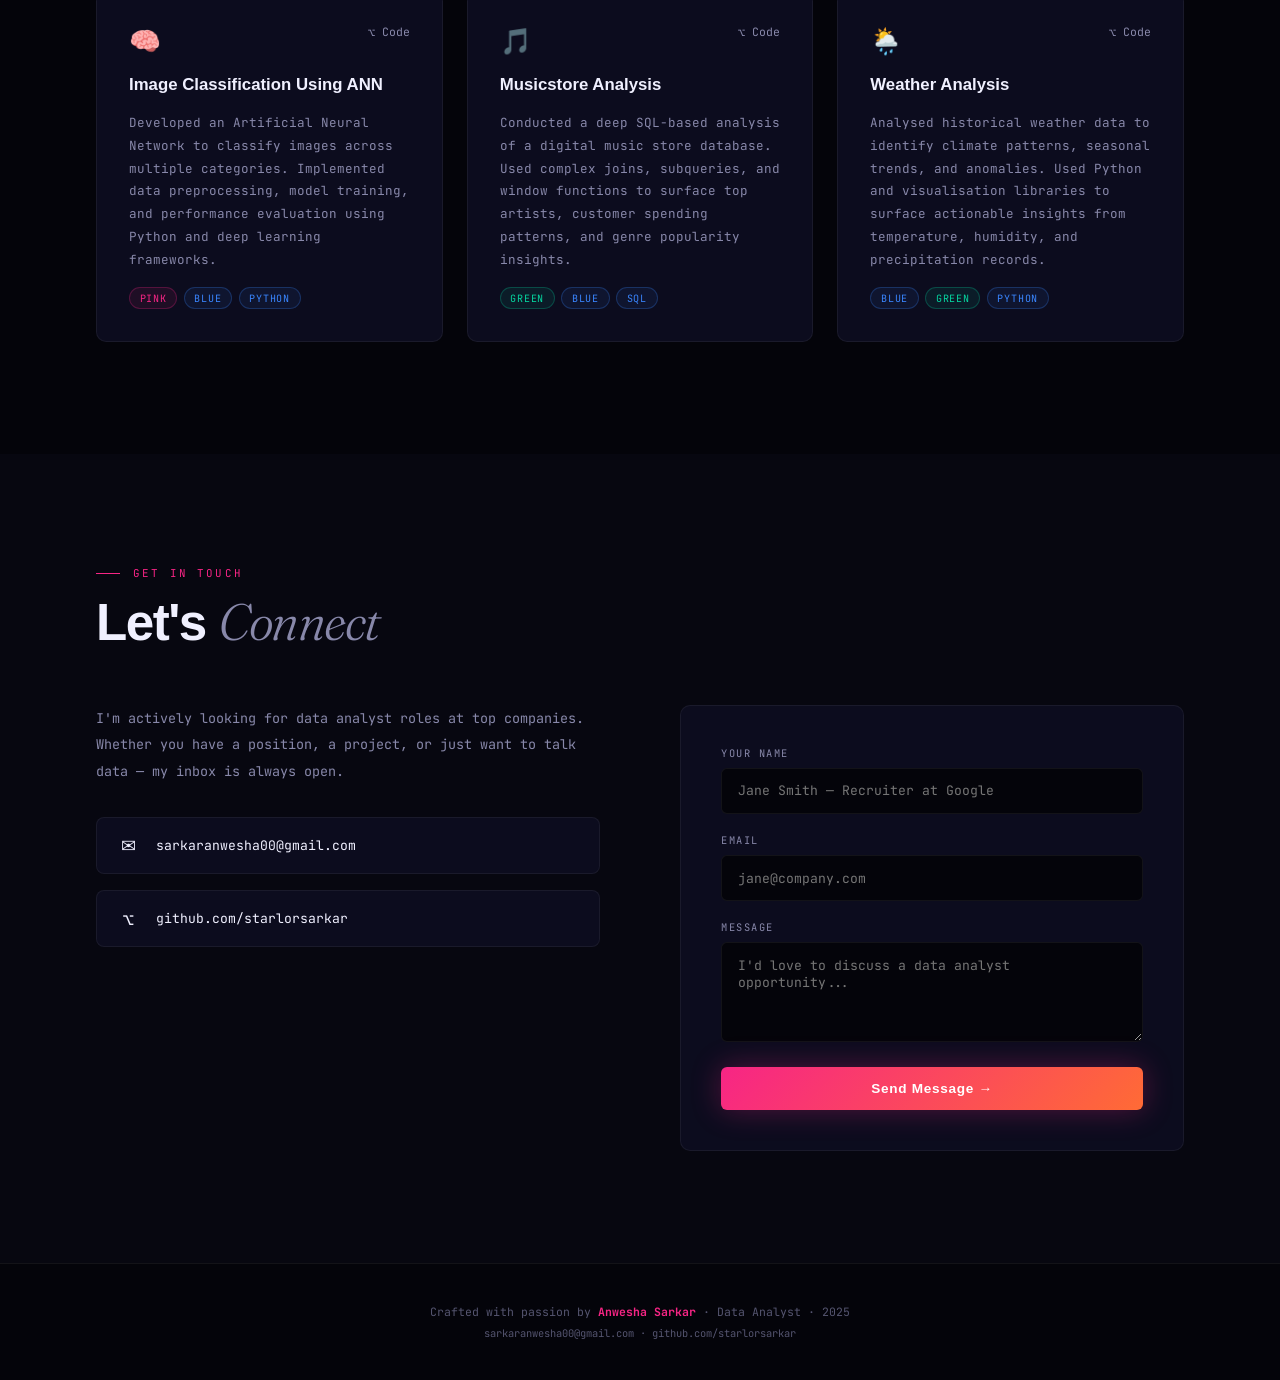
==== commit 4e30d492: "index.html" ====
--- a/index.html
+++ b/index.html
@@ -20,22 +20,18 @@
 body{background:var(--bg);color:var(--text);font-family:'JetBrains Mono',monospace;overflow-x:hidden;cursor:none}
 body::after{content:'';position:fixed;inset:0;background-image:url("data:image/svg+xml,%3Csvg viewBox='0 0 200 200' xmlns='http://www.w3.org/2000/svg'%3E%3Cfilter id='n'%3E%3CfeTurbulence type='fractalNoise' baseFrequency='0.85' numOctaves='4' stitchTiles='stitch'/%3E%3C/filter%3E%3Crect width='100%25' height='100%25' filter='url(%23n)' opacity='0.035'/%3E%3C/svg%3E");pointer-events:none;z-index:9998;opacity:0.5}
 
-/* CURSOR */
 .cursor{position:fixed;width:10px;height:10px;background:var(--v2);border-radius:50%;pointer-events:none;z-index:99999;transform:translate(-50%,-50%);mix-blend-mode:difference}
 .cursor-ring{position:fixed;width:36px;height:36px;border:1.5px solid var(--v2);border-radius:50%;pointer-events:none;z-index:99998;transform:translate(-50%,-50%);opacity:0.6;transition:left 0.12s ease,top 0.12s ease}
 
-/* MESH BG */
 .mesh{position:fixed;top:0;left:0;right:0;bottom:0;pointer-events:none;z-index:0;background:radial-gradient(ellipse 50% 50% at 20% 20%,rgba(247,37,133,0.12) 0%,transparent 60%),radial-gradient(ellipse 40% 40% at 80% 80%,rgba(58,134,255,0.1) 0%,transparent 60%),radial-gradient(ellipse 30% 30% at 60% 30%,rgba(114,9,183,0.08) 0%,transparent 50%);animation:meshMove 12s ease-in-out infinite alternate}
 @keyframes meshMove{0%{opacity:1;transform:scale(1)}100%{opacity:0.7;transform:scale(1.08)}}
 
-/* NAV */
 nav{position:fixed;top:0;left:0;right:0;z-index:1000;display:flex;justify-content:space-between;align-items:center;padding:1.1rem 3.5rem;background:rgba(4,4,10,0.85);backdrop-filter:blur(20px);border-bottom:1px solid var(--border)}
 .nav-logo{font-family:'Cabinet Grotesk',sans-serif;font-weight:900;font-size:1.15rem;background:var(--grad1);-webkit-background-clip:text;-webkit-text-fill-color:transparent;background-clip:text}
 nav ul{display:flex;gap:2rem;list-style:none}
 nav ul a{color:var(--muted);text-decoration:none;font-size:0.72rem;letter-spacing:0.12em;text-transform:uppercase;transition:color 0.25s}
 nav ul a:hover{color:var(--v2)}
 
-/* HERO */
 #hero{min-height:100vh;display:grid;grid-template-columns:1fr 1fr;align-items:center;gap:4rem;padding:9rem 3.5rem 5rem;position:relative;overflow:hidden;max-width:1300px;margin:0 auto}
 .badge{display:inline-flex;align-items:center;gap:0.5rem;padding:0.4rem 1rem;border-radius:100px;background:rgba(247,37,133,0.1);border:1px solid rgba(247,37,133,0.3);font-size:0.7rem;letter-spacing:0.15em;text-transform:uppercase;color:var(--v2);margin-bottom:2rem}
 .badge-dot{width:6px;height:6px;background:var(--v2);border-radius:50%;animation:blink 1.5s infinite}
@@ -52,7 +48,6 @@
 .btn-ghost{display:inline-flex;align-items:center;gap:0.6rem;padding:0.9rem 2.2rem;background:transparent;color:var(--text);font-family:'Cabinet Grotesk',sans-serif;font-weight:700;font-size:0.85rem;letter-spacing:0.05em;text-decoration:none;border:1px solid var(--border2);border-radius:4px;cursor:none;transition:border-color 0.2s,color 0.2s,transform 0.2s}
 .btn-ghost:hover{border-color:var(--v4);color:var(--v4);transform:translateY(-2px)}
 
-/* HERO RIGHT VISUAL */
 .hero-right{position:relative;z-index:2;display:flex;justify-content:center;align-items:center}
 .data-visual{width:100%;max-width:420px;background:var(--card);border:1px solid var(--border2);border-radius:12px;padding:2rem;position:relative;overflow:hidden}
 .data-visual::before{content:'';position:absolute;inset:0;background:linear-gradient(135deg,rgba(247,37,133,0.05),rgba(58,134,255,0.05))}
@@ -73,21 +68,18 @@
 .chip3{top:40%;right:-30px;color:var(--v5);border-color:rgba(6,214,160,0.3);animation-delay:0.8s}
 @keyframes float{0%,100%{transform:translateY(0)}50%{transform:translateY(-8px)}}
 
-/* STATS STRIP */
 .stats-strip{background:var(--card);border-top:1px solid var(--border);border-bottom:1px solid var(--border);padding:2.5rem 3.5rem;display:flex;justify-content:center;gap:0;position:relative;z-index:2}
 .stat-block{flex:1;max-width:200px;text-align:center;padding:0 2rem;border-right:1px solid var(--border)}
 .stat-block:last-child{border-right:none}
 .stat-big{font-family:'Cabinet Grotesk',sans-serif;font-weight:900;font-size:2.8rem;letter-spacing:-0.04em;background:var(--grad1);-webkit-background-clip:text;-webkit-text-fill-color:transparent;background-clip:text}
 .stat-lbl{font-size:0.68rem;color:var(--muted);letter-spacing:0.12em;text-transform:uppercase;margin-top:0.3rem}
 
-/* SECTIONS */
 .section-wrap{max-width:1200px;margin:0 auto;padding:7rem 3.5rem}
 .eyebrow{display:flex;align-items:center;gap:0.8rem;font-size:0.68rem;letter-spacing:0.2em;text-transform:uppercase;color:var(--v2);margin-bottom:1rem}
 .eyebrow::before{content:'';width:24px;height:1px;background:var(--v2)}
 .sec-h2{font-family:'Cabinet Grotesk',sans-serif;font-weight:900;font-size:clamp(2.2rem,4vw,3.5rem);letter-spacing:-0.03em;line-height:1.0;margin-bottom:0.6rem}
 .sec-h2 em{font-family:'Fraunces',serif;font-style:italic;font-weight:300;color:var(--muted)}
 
-/* SKILLS */
 .skills-grid{display:grid;grid-template-columns:repeat(auto-fill,minmax(160px,1fr));gap:1px;background:var(--border);border:1px solid var(--border);margin-top:3.5rem}
 .sk{background:var(--bg2);padding:1.8rem 1.5rem;display:flex;flex-direction:column;gap:0.8rem;transition:background 0.3s}
 .sk:hover{background:var(--card)}
@@ -96,7 +88,6 @@
 .sk-track{height:2px;background:var(--border);border-radius:2px;overflow:hidden}
 .sk-fill{height:100%;border-radius:2px;width:0;transition:width 1.4s cubic-bezier(0.16,1,0.3,1)}
 
-/* PROJECTS */
 .proj-grid{display:grid;grid-template-columns:repeat(auto-fill,minmax(320px,1fr));gap:1.5rem;margin-top:3.5rem}
 .proj-card{background:var(--card);border:1px solid var(--border);border-radius:10px;padding:2rem;display:flex;flex-direction:column;gap:1rem;position:relative;overflow:hidden;transition:transform 0.35s cubic-bezier(0.16,1,0.3,1),border-color 0.3s,box-shadow 0.35s}
 .proj-card:hover{transform:translateY(-6px);border-color:rgba(247,37,133,0.3);box-shadow:0 20px 60px rgba(247,37,133,0.12)}
@@ -119,7 +110,6 @@
 .spin{width:28px;height:28px;border:2px solid var(--border);border-top-color:var(--v2);border-radius:50%;animation:spinning 0.7s linear infinite;margin:0 auto 1rem}
 @keyframes spinning{to{transform:rotate(360deg)}}
 
-/* ABOUT */
 .about-grid{display:grid;grid-template-columns:1fr 1fr;gap:5rem;align-items:start}
 .about-body{font-size:0.84rem;line-height:2.1;color:var(--muted)}
 .about-body p{margin-bottom:1.3rem}
@@ -131,7 +121,6 @@
 .ic-value{font-family:'Cabinet Grotesk',sans-serif;font-weight:800;font-size:0.95rem;color:var(--text)}
 .ic-sub{font-size:0.75rem;color:var(--dim);margin-top:0.25rem}
 
-/* CONTACT */
 .contact-grid{display:grid;grid-template-columns:1fr 1fr;gap:5rem;align-items:start}
 .contact-desc{font-size:0.84rem;line-height:2;color:var(--muted);margin-bottom:2rem}
 .contact-items{display:flex;flex-direction:column;gap:1rem}
@@ -178,7 +167,6 @@
   </ul>
 </nav>
 
-<!-- HERO -->
 <div style="position:relative;z-index:2">
 <section id="hero">
   <div class="hero-left" style="position:relative;z-index:2">
@@ -229,15 +217,13 @@
 </section>
 </div>
 
-<!-- STATS -->
 <div class="stats-strip">
   <div class="stat-block"><div class="stat-big" id="repo-count">—</div><div class="stat-lbl">GitHub Repos</div></div>
   <div class="stat-block"><div class="stat-big" id="star-count">—</div><div class="stat-lbl">Total Stars</div></div>
-  <div class="stat-block"><div class="stat-big">5+</div><div class="stat-lbl">Tools Mastered</div></div>
+  <div class="stat-block"><div class="stat-big">6+</div><div class="stat-lbl">Projects</div></div>
   <div class="stat-block"><div class="stat-big">∞</div><div class="stat-lbl">Curiosity</div></div>
 </div>
 
-<!-- ABOUT -->
 <section id="about">
 <div class="section-wrap reveal">
   <div class="eyebrow">About Me</div>
@@ -262,7 +248,6 @@
 </div>
 </section>
 
-<!-- SKILLS -->
 <section id="skills" style="background:var(--bg2)">
 <div class="section-wrap reveal">
   <div class="eyebrow">Tech Stack</div>
@@ -271,7 +256,6 @@
 </div>
 </section>
 
-<!-- PROJECTS -->
 <section id="projects">
 <div class="section-wrap reveal">
   <div class="eyebrow">My Work</div>
@@ -280,7 +264,6 @@
 </div>
 </section>
 
-<!-- CONTACT -->
 <section id="contact" style="background:var(--bg2)">
 <div class="section-wrap reveal">
   <div class="eyebrow">Get In Touch</div>
@@ -342,59 +325,133 @@
 
 // GITHUB
 const GH='starlorsarkar';
-// All variations of excluded repo names (lowercase partial match)
-const EXCLUDE=[
-  'retail-analysis','retail_analysis','retailanalysis',
-  'osfin','os-fin',
-  'university-analysis','university_analysis','universityanalysis',
-  'machine-learning','machine_learning','machinelearning','ml-project','ml_project'
+const TAGS=['t-pink','t-blue','t-green','t-amber','t-orange'];
+const EMOJIS={python:'🐍',sql:'🗄️',jupyter:'📓',notebook:'📓',power:'📊',tableau:'📈',excel:'📋',dashboard:'📊',analysis:'🔍',data:'📦',visual:'🎨',eda:'🔬',ann:'🧠',neural:'🧠',churn:'📉',diwali:'🪔',walmart:'🛒',music:'🎵',weather:'🌦️',default:'💼'};
+function getEmoji(r){const t=((r.name||'')+(r.description||'')+(r.topics||[]).join(' ')).toLowerCase();for(const[k,v] of Object.entries(EMOJIS))if(t.includes(k))return v;return EMOJIS.default}
+
+// Normalize: lowercase, remove all hyphens/underscores/spaces for fuzzy matching
+function norm(s){return s.toLowerCase().replace(/[-_\s]/g,'');}
+
+// Normalized targets for our 6 projects
+const PINNED_NORM=[
+  'customerchurnpredictionusingann',
+  'diwalisalesanalysis',
+  'walmartproject',
+  'imageclassificationusingann',
+  'musicstoreanalysis',
+  'weatheranalysis'
 ];
-const TAGS=['t-pink','t-blue','t-green','t-amber','t-orange'];
-const EMOJIS={python:'🐍',sql:'🗄️',jupyter:'📓',notebook:'📓',power:'📊',tableau:'📈',excel:'📋',dashboard:'📊',analysis:'🔍',data:'📦',visual:'🎨',eda:'🔬',default:'💼'};
-function getEmoji(r){const t=((r.name||'')+(r.description||'')+(r.topics||[]).join(' ')).toLowerCase();for(const[k,v] of Object.entries(EMOJIS))if(t.includes(k))return v;return EMOJIS.default}
+
+// Descriptions keyed by normalized name
+const DESCRIPTIONS={
+  'customerchurnpredictionusingann':   'Built an Artificial Neural Network to predict customer churn for a bank. Performed feature engineering, data preprocessing, and model evaluation to identify at-risk customers and support retention strategy decisions.',
+  'diwalisalesanalysis':             'Analysed Diwali season sales data to uncover purchasing patterns across demographics, regions, and product categories. Used Python and Seaborn to visualise trends and surface actionable retail insights.',
+  'walmartproject':                  'Explored Walmart transactional data to identify sales trends, high-performing categories, and regional performance. Applied EDA techniques in Python to deliver business-ready insights for retail decision-making.',
+  'imageclassificationusingann':     'Developed an Artificial Neural Network to classify images across multiple categories. Implemented data preprocessing, model training, and performance evaluation using Python and deep learning frameworks.',
+  'musicstoreanalysis':              'Conducted a deep SQL-based analysis of a digital music store database. Used complex joins, subqueries, and window functions to surface top artists, customer spending patterns, and genre popularity insights.',
+  'weatheranalysis':                 'Analysed historical weather data to identify climate patterns, seasonal trends, and anomalies. Used Python and visualisation libraries to surface actionable insights from temperature, humidity, and precipitation records.',
+};
+
+// Static fallback — shown if GitHub API fails or is rate-limited
+const STATIC=[
+  {name:'Customer Churn Prediction Using ANN',emoji:'🧠',key:'customerchurnpredictionusingann',url:'https://github.com/starlorsarkar/Customer-Churn-Prediction-using-ANN',lang:'Python',tagClasses:['t-pink','t-blue']},
+  {name:'Diwali Sales Analysis',emoji:'🪔',key:'diwalisalesanalysis',url:'https://github.com/starlorsarkar/Diwali_Sales-Analysis',lang:'Python',tagClasses:['t-orange','t-amber']},
+  {name:'Walmart Project',emoji:'🛒',key:'walmartproject',url:'https://github.com/starlorsarkar/Walmart_project',lang:'Python',tagClasses:['t-blue','t-green']},
+  {name:'Image Classification Using ANN',emoji:'🧠',key:'imageclassificationusingann',url:'https://github.com/starlorsarkar/Image-Classification-using-ANN',lang:'Python',tagClasses:['t-pink','t-blue']},
+  {name:'Musicstore Analysis',emoji:'🎵',key:'musicstoreanalysis',url:'https://github.com/starlorsarkar/Musicstore-analysis',lang:'SQL',tagClasses:['t-green','t-blue']},
+  {name:'Weather Analysis',emoji:'🌦️',key:'weatheranalysis',url:'https://github.com/starlorsarkar/Weather_Analysis',lang:'Python',tagClasses:['t-blue','t-green']},
+];
+
+function buildCard(displayName,emoji,desc,htmlUrl,homepage,language,stars,topics,delay){
+  const card=document.createElement('div');
+  card.className='proj-card reveal';
+  card.style.transitionDelay=`${delay}s`;
+  card.innerHTML=`
+    <div class="proj-top">
+      <div class="proj-emoji">${emoji}</div>
+      <div class="proj-links">
+        ${homepage?`<a href="${homepage}" target="_blank" class="proj-link">↗ Demo</a>`:''}
+        <a href="${htmlUrl}" target="_blank" class="proj-link">⌥ Code</a>
+      </div>
+    </div>
+    <div class="proj-name">${displayName}</div>
+    <div class="proj-desc">${desc}</div>
+    <div class="proj-tags">
+      ${topics.map((t,j)=>`<span class="tag ${TAGS[j%TAGS.length]}">${t}</span>`).join('')}
+      ${language?`<span class="tag t-blue">${language}</span>`:''}
+      ${stars>0?`<span class="tag t-amber">★ ${stars}</span>`:''}
+    </div>`;
+  return card;
+}
+
+function renderStatic(){
+  const container=document.getElementById('proj-container');
+  const grid=document.createElement('div');
+  grid.className='proj-grid';
+  STATIC.forEach((p,i)=>{
+    const desc=DESCRIPTIONS[p.key]||'';
+    const tagSpans=p.tagClasses.map(t=>`<span class="tag ${t}">${t.replace('t-','')}</span>`).join('');
+    const card=document.createElement('div');
+    card.className='proj-card reveal';
+    card.style.transitionDelay=`${i*0.09}s`;
+    card.innerHTML=`
+      <div class="proj-top">
+        <div class="proj-emoji">${p.emoji}</div>
+        <div class="proj-links"><a href="${p.url}" target="_blank" class="proj-link">⌥ Code</a></div>
+      </div>
+      <div class="proj-name">${p.name}</div>
+      <div class="proj-desc">${desc}</div>
+      <div class="proj-tags">${tagSpans}<span class="tag t-blue">${p.lang}</span></div>`;
+    grid.appendChild(card);
+  });
+  container.innerHTML='';
+  container.appendChild(grid);
+  document.querySelectorAll('.proj-card').forEach(el=>revObs.observe(el));
+}
 
 async function loadProjects(){
+  const container=document.getElementById('proj-container');
   try{
-    const res=await fetch(`https://api.github.com/users/${GH}/repos?sort=updated&per_page=100`);
-    const repos=await res.json();
-    if(!Array.isArray(repos))throw new Error();
-    document.getElementById('repo-count').textContent=repos.length;
-    document.getElementById('star-count').textContent=repos.reduce((a,r)=>a+r.stargazers_count,0);
-    const shown=repos
-      .filter(r=>!r.fork&&!EXCLUDE.some(ex=>r.name.toLowerCase().includes(ex)))
-      .sort((a,b)=>b.stargazers_count-a.stargazers_count||new Date(b.updated_at)-new Date(a.updated_at));
-    const container=document.getElementById('proj-container');
-    if(!shown.length){container.innerHTML=`<p style="color:var(--muted);text-align:center;padding:3rem">No projects — <a href="https://github.com/${GH}?tab=repositories" target="_blank" style="color:var(--v2)">View on GitHub →</a></p>`;return}
-    const grid=document.createElement('div');grid.className='proj-grid';
-    shown.forEach((r,i)=>{
+    // Fetch ALL repos in one call — avoids exact-name failures
+    const res=await fetch(`https://api.github.com/users/${GH}/repos?per_page=100&sort=updated`,{headers:{'Accept':'application/vnd.github+json'}});
+    if(!res.ok) throw new Error('HTTP '+res.status);
+    const all=await res.json();
+    if(!Array.isArray(all)||all.length===0) throw new Error('empty');
+
+    // Stats strip
+    document.getElementById('repo-count').textContent=all.length;
+    document.getElementById('star-count').textContent=all.reduce((a,r)=>a+r.stargazers_count,0);
+
+    // Match each target to a repo by fuzzy-normalized name
+    const seen=new Set();
+    const matched=[];
+    PINNED_NORM.forEach(target=>{
+      const repo=all.find(r=>{
+        const n=norm(r.name);
+        return !seen.has(r.id)&&(n===target||n.includes(target)||target.includes(n));
+      });
+      if(repo){seen.add(repo.id);matched.push(repo);}
+    });
+
+    // Fall back to static if we couldn't match enough
+    if(matched.length<2){renderStatic();return;}
+
+    const grid=document.createElement('div');
+    grid.className='proj-grid';
+    matched.forEach((r,i)=>{
+      const key=norm(r.name);
+      const desc=DESCRIPTIONS[key]||r.description||'A data analytics project exploring insights from real-world datasets.';
       const emoji=getEmoji(r);
       const topics=(r.topics||[]).slice(0,4);
-      const updated=new Date(r.updated_at).toLocaleDateString('en-GB',{year:'numeric',month:'short'});
-      const card=document.createElement('div');
-      card.className='proj-card reveal';
-      card.style.transitionDelay=`${(i%6)*0.08}s`;
-      card.innerHTML=`
-        <div class="proj-top">
-          <div class="proj-emoji">${emoji}</div>
-          <div class="proj-links">
-            ${r.homepage?`<a href="${r.homepage}" target="_blank" class="proj-link">↗ Demo</a>`:''}
-            <a href="${r.html_url}" target="_blank" class="proj-link">⌥ Code</a>
-          </div>
-        </div>
-        <div class="proj-name">${r.name.replace(/[-_]/g,' ').replace(/\b\w/g,c=>c.toUpperCase())}</div>
-        <div class="proj-desc">${r.description||'A data analytics project exploring insights from real-world datasets using Python and visualisation tools.'}</div>
-        <div class="proj-tags">
-          ${topics.map((t,j)=>`<span class="tag ${TAGS[j%TAGS.length]}">${t}</span>`).join('')}
-          ${r.language?`<span class="tag t-blue">${r.language}</span>`:''}
-          ${r.stargazers_count>0?`<span class="tag t-amber">★ ${r.stargazers_count}</span>`:''}
-          <span style="margin-left:auto;font-size:0.62rem;color:var(--dim);align-self:center">${updated}</span>
-        </div>`;
-      grid.appendChild(card);
+      const displayName=r.name.replace(/[-_]/g,' ').replace(/\b\w/g,c=>c.toUpperCase());
+      grid.appendChild(buildCard(displayName,emoji,desc,r.html_url,r.homepage,r.language,r.stargazers_count,topics,i*0.09));
     });
-    container.innerHTML='';container.appendChild(grid);
+    container.innerHTML='';
+    container.appendChild(grid);
     document.querySelectorAll('.proj-card').forEach(el=>revObs.observe(el));
   }catch(e){
-    document.getElementById('proj-container').innerHTML=`<p style="color:var(--muted);text-align:center;padding:3rem">Couldn't load projects — <a href="https://github.com/${GH}?tab=repositories" target="_blank" style="color:var(--v2)">View on GitHub →</a></p>`;
+    console.warn('GitHub API unavailable, using static data:',e.message);
+    renderStatic();
   }
 }
 
